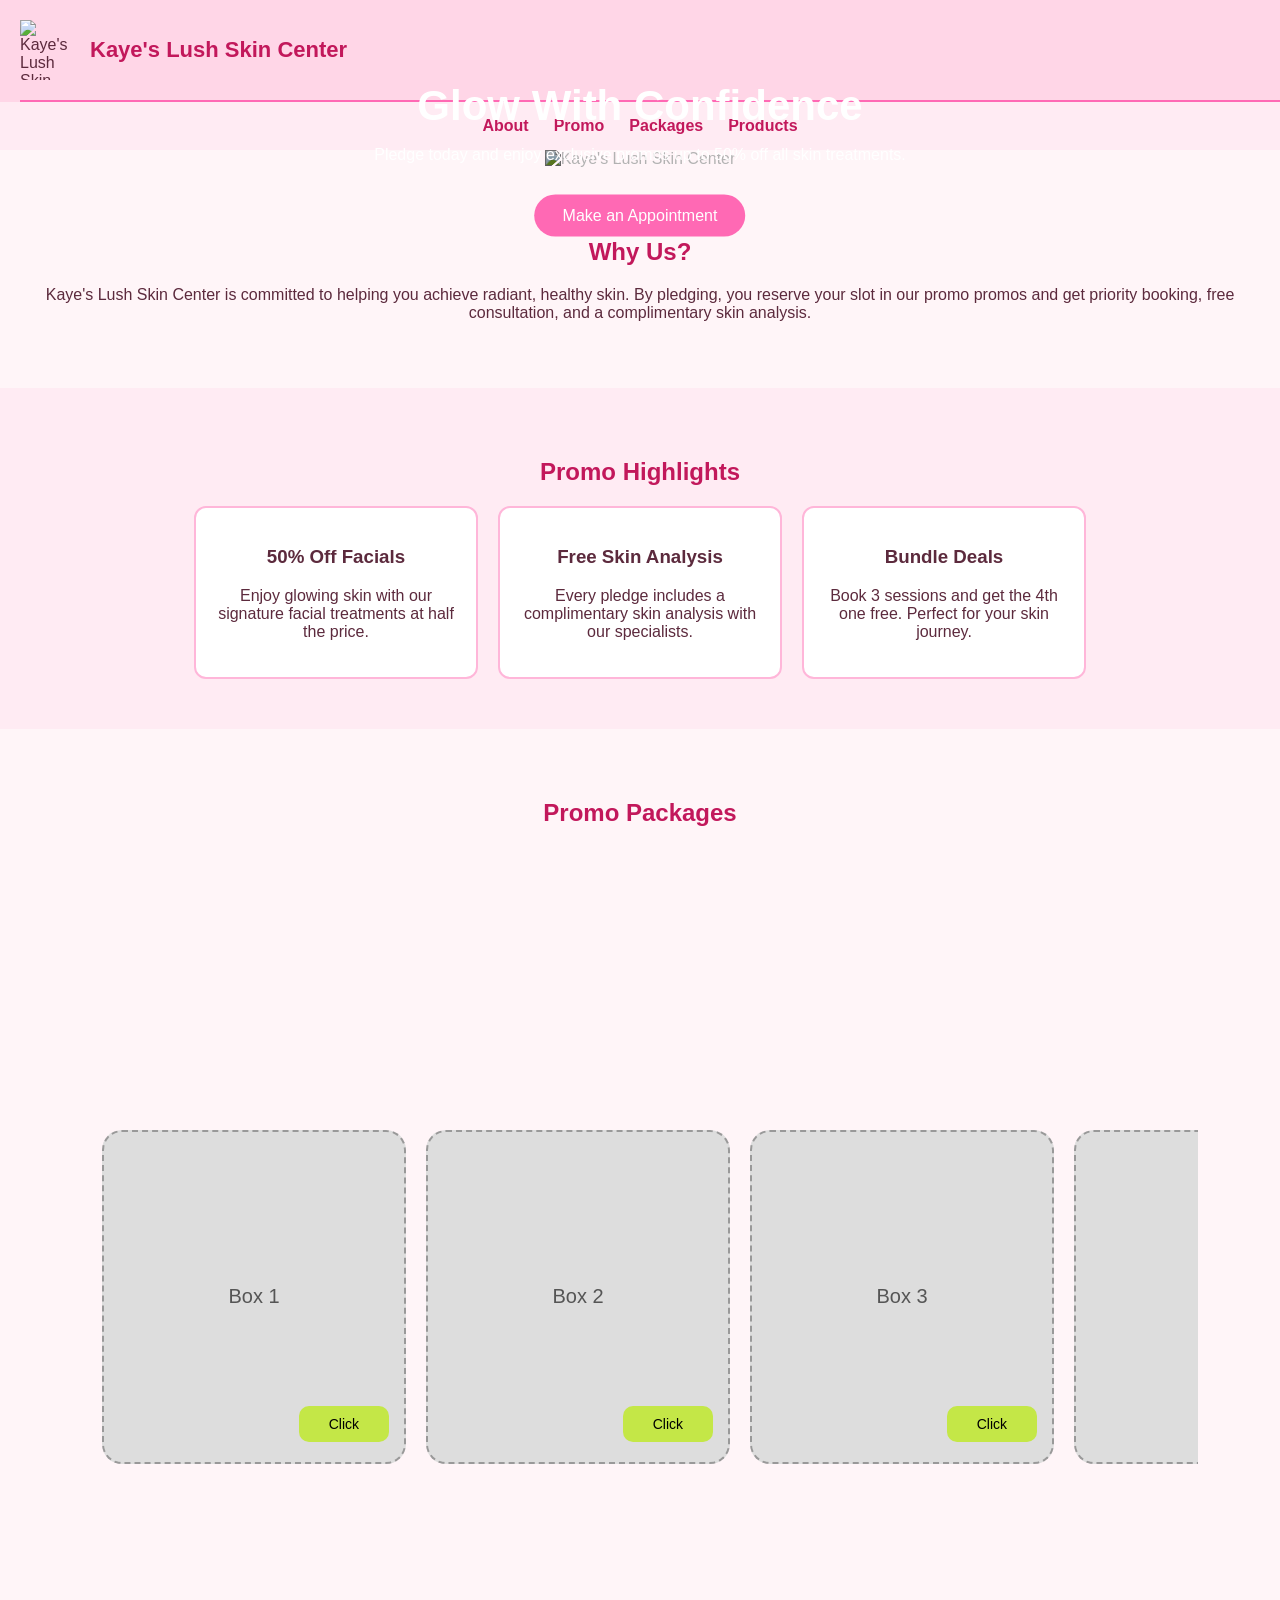
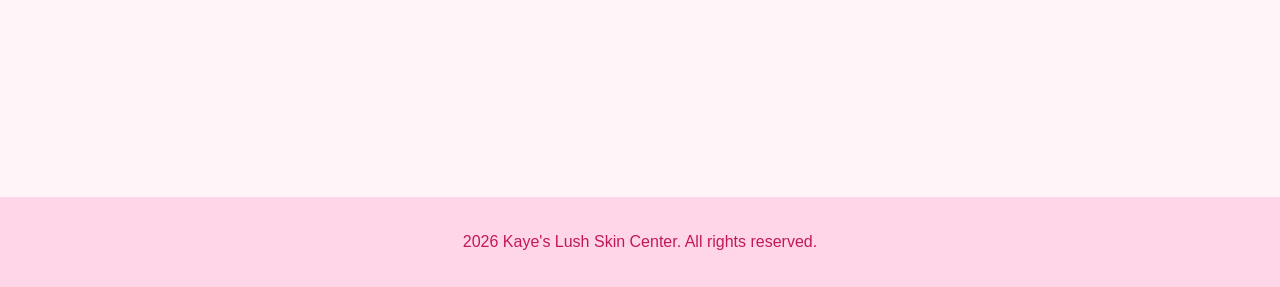
==== pledge.html @ 4e654e5b "Add files via upload" ====
<!DOCTYPE html>
<html lang="en">
<head>
    <meta charset="UTF-8">
    <meta name="viewport" content="width=device-width, initial-scale=1.0">
    <title>Kaye's Lush Skin Center</title>
    <link rel="stylesheet" href="pledge.css">
</head>
<body>
    <header class="header">
        <div class="brand-container">
            <img class="logo" src="assets/logo.png" alt="Kaye's Lush Skin Center logo">
            <p class="brand">Kaye's Lush Skin Center</p>
        </div>
        <div class="pink-line"></div>
    </header>

    <nav class="nav">
        <a href="#about">About</a>
        <a href="#promo">Promo</a>
        <a href="#packages">Packages</a>
        <a href="#products">Products</a>
    </nav>

    <section class="hero">
        <img class="hero-img" src="assets/bgphoto.jpg" alt="Kaye's Lush Skin Center">
        <div class="hero-text">
            <h1>Glow With Confidence</h1>
            <p>Pledge today and enjoy exclusive promos up to 50% off all skin treatments.</p>
            <a class="btn" href="#pledge">Make an Appointment</a>
        </div>
    </section>

    <section id="about" class="section">
        <h2>Why Us?</h2>
        <p>Kaye's Lush Skin Center is committed to helping you achieve radiant, healthy skin. By pledging, you reserve your slot in our promo promos and get priority booking, free consultation, and a complimentary skin analysis.</p>
    </section>

    <section id="promo" class="section alt">
        <h2>Promo Highlights</h2>
        <div class="cards">
            <div class="card">
                <h3>50% Off Facials</h3>
                <p>Enjoy glowing skin with our signature facial treatments at half the price.</p>
            </div>
            <div class="card">
                <h3>Free Skin Analysis</h3>
                <p>Every pledge includes a complimentary skin analysis with our specialists.</p>
            </div>
            <div class="card">
                <h3>Bundle Deals</h3>
                <p>Book 3 sessions and get the 4th one free. Perfect for your skin journey.</p>
            </div>
        </div>
    </section>

    <section id="packages" class="section">
        <h2>Promo Packages</h2>

        <div class="wrapper">
            <div class="scroll-container">
            <div class="image-box">Box 1 <a href="Eyelash.html"><button class="box-btn">Click</button></a></div>
            <div class="image-box">Box 2 <a href="Diode.html"><button class="box-btn">Click</button></a></div>
            <div class="image-box">Box 3 <a href="Semi permanent.html"><button class="box-btn">Click</button></a></div>
            <div class="image-box">Box 4 <a href="Waxing.html"><button class="box-btn">Click</button></a></div>
            <div class="image-box">Box 5 <a href="Nails.html"><button class="box-btn">Click</button></a></div>
            <div class="image-box">Box 6 <a href="Facial.html"><button class="box-btn">Click</button></a></div>
            <div class="image-box">Box 7 <button class="box-btn">Click</button></div>
            <div class="image-box">Box 8 <button class="box-btn">Click</button></div>
        </div>
        
    </section>

    <footer>
        <p>2026 Kaye's Lush Skin Center. All rights reserved.</p>
    </footer>
</body>
</html>
---- pledge.css ----
body {
    margin: 0;
    font-family: Arial, sans-serif;
    background-color: #fff5f8;
    color: #5c2a3d;
}

.header {
    width: 100%;
    padding: 15px 20px 0;
    background-color: #ffd6e7;
}

.brand-container {
    display: flex;
    align-items: center;
}

.logo {
    width: 60px;
    height: 60px;
    object-fit: contain;
}

.brand {
    margin-left: 10px;
    font-size: 22px;
    font-weight: bold;
    color: #c2185b;
}

.pink-line {
    width: 100%;
    height: 2px;
    background-color: #ff69b4;
    margin-top: 15px;
}

.nav {
    display: flex;
    justify-content: center;
    gap: 25px;
    padding: 15px;
    background-color: #ffebf3;
}

.nav a {
    text-decoration: none;
    color: #c2185b;
    font-weight: bold;
}

.hero {
    position: relative;
    text-align: center;
    color: #fff;
}

.hero-img {
    width: 100%;
    max-height: 450px;
    object-fit: cover;
    filter: brightness(0.7) hue-rotate(-20deg);
}

.hero-text {
    position: absolute;
    top: 50%;
    left: 50%;
    transform: translate(-50%, -50%);
}

.hero-text h1 {
    font-size: 42px;
    margin: 0 0 10px;
}

.btn {
    display: inline-block;
    margin-top: 15px;
    padding: 12px 28px;
    background-color: #ff69b4;
    color: #fff;
    text-decoration: none;
    border: none;
    border-radius: 25px;
    font-size: 16px;
    cursor: pointer;
}

.btn:hover {
    background-color: #c2185b;
}

.section {
    padding: 50px 20px;
    max-width: 1400px;
    margin: 0 auto;
    text-align: center;
}

.section.alt {
    background-color: #ffebf3;
    max-width: 100%;
}

h2 {
    color: #c2185b;
}

.cards {
    display: flex;
    gap: 20px;
    justify-content: center;
    flex-wrap: wrap;
}

.card {
    background-color: #fff;
    border: 2px solid #ffb6d9;
    border-radius: 12px;
    padding: 20px;
    width: 240px;
}

table {
    width: 80%;
    margin: 0 auto;
    border-collapse: collapse;
}

th, td {
    border: 1px solid #ffb6d9;
    padding: 12px;
}

th {
    background-color: #ff69b4;
    color: #fff;
}

tr:nth-child(even) {
    background-color: #ffebf3;
}

textarea {
    height: 80px;
    resize: vertical;
}

footer {
    text-align: center;
    padding: 20px;
    background-color: #ffd6e7;
    color: #c2185b;
}

.wrapper {
  display: flex;
  justify-content: center;   
  align-items: center;       
  height: 100vh;             
}


.scroll-container {
  display: flex;
  overflow-x: auto;          
  scroll-behavior: smooth;
  gap: 20px;                 
  padding: 20px;
  box-sizing: border-box;
  max-width: 90%;            
}


.image-box {
  flex: 0 0 auto;
  width: 300px;
  height: 330px;
  background-color: #ddd;
  border: 2px dashed #999;
  display: flex;
  border-radius: 20px 20px 20px 20px;
  justify-content: center;
  align-items: center;
  font-size: 20px;
  color: #555;
  position: relative;        
}


.box-btn {
  position: absolute;
  bottom: 20px;              
  right: 15px;               
  padding: 10px 30px;
  font-size: 14px;
  background-color: #c4e747;
  border: none;
  border-radius: 10px;
  cursor: pointer;
  transition: background-color 0.3s ease;
}

.box-btn:hover {
  background-color: #a8d63a;
}
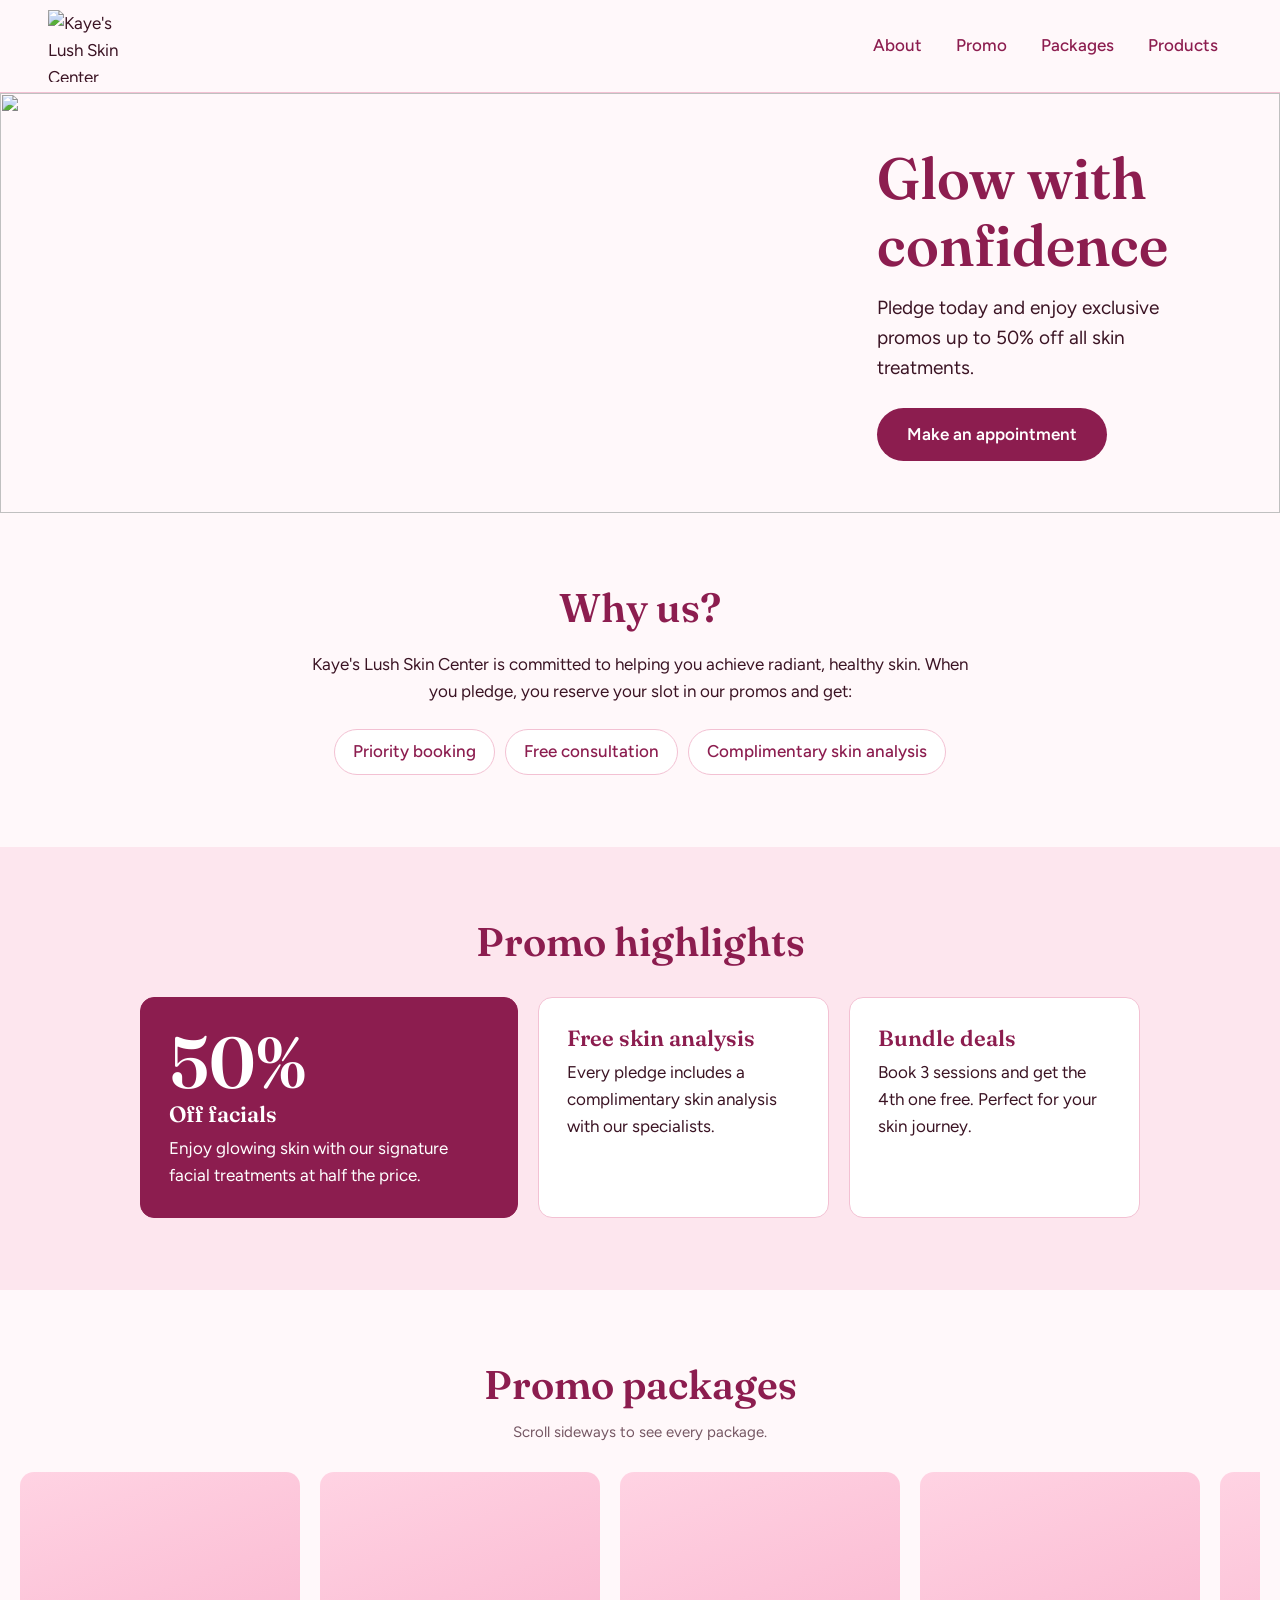
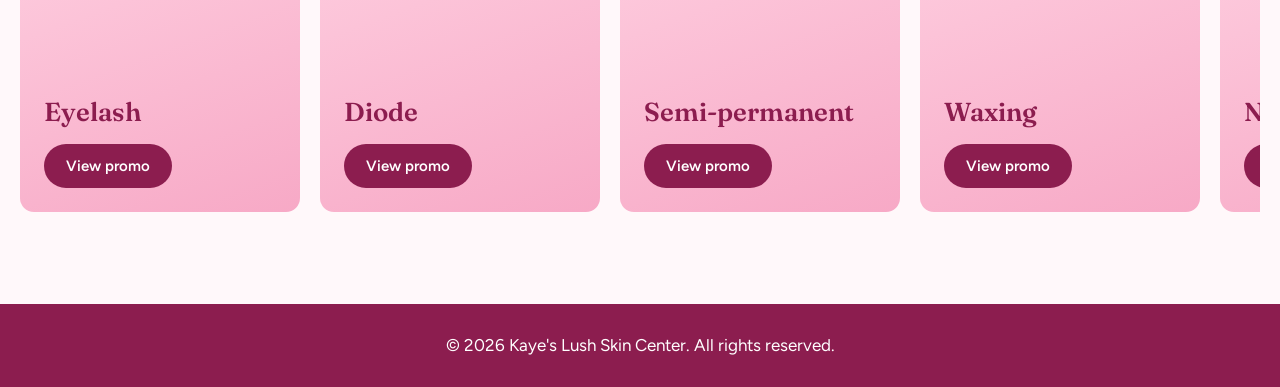
==== commit e0fc79b2: "Add files via upload" ====
--- a/pledge.html
+++ b/pledge.html
@@ -4,75 +4,83 @@
     <meta charset="UTF-8">
     <meta name="viewport" content="width=device-width, initial-scale=1.0">
     <title>Kaye's Lush Skin Center</title>
+    <link rel="preconnect" href="https://fonts.googleapis.com">
+    <link rel="preconnect" href="https://fonts.gstatic.com" crossorigin>
+    <link href="https://fonts.googleapis.com/css2?family=Fraunces:opsz,wght@9..144,500;9..144,600&family=Figtree:wght@400;500;600&display=swap" rel="stylesheet">
     <link rel="stylesheet" href="pledge.css">
 </head>
 <body>
     <header class="header">
         <div class="brand-container">
-            <img class="logo" src="assets/logo.png" alt="Kaye's Lush Skin Center logo">
-            <p class="brand">Kaye's Lush Skin Center</p>
+            <img class="logo" src="imgs/logo.png" alt="Kaye's Lush Skin Center logo">
         </div>
-        <div class="pink-line"></div>
+        <nav class="nav" aria-label="Main">
+            <a href="#about">About</a>
+            <a href="#promo">Promo</a>
+            <a href="#packages">Packages</a>
+            <a href="#products">Products</a>
+        </nav>
     </header>
 
-    <nav class="nav">
-        <a href="#about">About</a>
-        <a href="#promo">Promo</a>
-        <a href="#packages">Packages</a>
-        <a href="#products">Products</a>
-    </nav>
+    <main>
+        <section class="hero">
+            <img class="hero-img" src="imgs/bgphoto.jpg" alt="">
+            <div class="hero-text">
+                <h1>Glow with confidence</h1>
+                <p>Pledge today and enjoy exclusive promos up to 50% off all skin treatments.</p>
+                <a class="btn" href="#packages">Make an appointment</a>
+            </div>
+        </section>
 
-    <section class="hero">
-        <img class="hero-img" src="assets/bgphoto.jpg" alt="Kaye's Lush Skin Center">
-        <div class="hero-text">
-            <h1>Glow With Confidence</h1>
-            <p>Pledge today and enjoy exclusive promos up to 50% off all skin treatments.</p>
-            <a class="btn" href="#pledge">Make an Appointment</a>
-        </div>
-    </section>
+        <section id="about" class="section about">
+            <div class="about-text">
+                <h2>Why us?</h2>
+                <p class="lead">Kaye's Lush Skin Center is committed to helping you achieve radiant, healthy skin. When you pledge, you reserve your slot in our promos and get:</p>
+                <ul class="perks">
+                    <li>Priority booking</li>
+                    <li>Free consultation</li>
+                    <li>Complimentary skin analysis</li>
+                </ul>
+            </div>
+        </section>
 
-    <section id="about" class="section">
-        <h2>Why Us?</h2>
-        <p>Kaye's Lush Skin Center is committed to helping you achieve radiant, healthy skin. By pledging, you reserve your slot in our promo promos and get priority booking, free consultation, and a complimentary skin analysis.</p>
-    </section>
+        <section id="promo" class="section alt">
+            <h2>Promo highlights</h2>
+            <div class="cards">
+                <div class="card card-feature">
+                    <p class="card-big">50%</p>
+                    <h3>Off facials</h3>
+                    <p>Enjoy glowing skin with our signature facial treatments at half the price.</p>
+                </div>
+                <div class="card">
+                    <h3>Free skin analysis</h3>
+                    <p>Every pledge includes a complimentary skin analysis with our specialists.</p>
+                </div>
+                <div class="card">
+                    <h3>Bundle deals</h3>
+                    <p>Book 3 sessions and get the 4th one free. Perfect for your skin journey.</p>
+                </div>
+            </div>
+        </section>
 
-    <section id="promo" class="section alt">
-        <h2>Promo Highlights</h2>
-        <div class="cards">
-            <div class="card">
-                <h3>50% Off Facials</h3>
-                <p>Enjoy glowing skin with our signature facial treatments at half the price.</p>
+        <section id="packages" class="section wide">
+            <h2>Promo packages</h2>
+            <p class="hint">Scroll sideways to see every package.</p>
+            <div class="scroll-container" tabindex="0" aria-label="Promo packages">
+                <article class="image-box"><h3>Eyelash</h3><a class="box-btn" href="Eyelash.html">View promo</a></article>
+                <article class="image-box"><h3>Diode</h3><a class="box-btn" href="Diode.html">View promo</a></article>
+                <article class="image-box"><h3>Semi-permanent</h3><a class="box-btn" href="Semi permanent.html">View promo</a></article>
+                <article class="image-box"><h3>Waxing</h3><a class="box-btn" href="Waxing.html">View promo</a></article>
+                <article class="image-box"><h3>Nails</h3><a class="box-btn" href="Nails.html">View promo</a></article>
+                <article class="image-box"><h3>Facial</h3><a class="box-btn" href="Facial.html">View promo</a></article>
+                <article class="image-box soon"><h3>Package 7</h3><span class="box-btn">Coming soon</span></article>
+                <article class="image-box soon"><h3>Package 8</h3><span class="box-btn">Coming soon</span></article>
             </div>
-            <div class="card">
-                <h3>Free Skin Analysis</h3>
-                <p>Every pledge includes a complimentary skin analysis with our specialists.</p>
-            </div>
-            <div class="card">
-                <h3>Bundle Deals</h3>
-                <p>Book 3 sessions and get the 4th one free. Perfect for your skin journey.</p>
-            </div>
-        </div>
-    </section>
-
-    <section id="packages" class="section">
-        <h2>Promo Packages</h2>
-
-        <div class="wrapper">
-            <div class="scroll-container">
-            <div class="image-box">Box 1 <a href="Eyelash.html"><button class="box-btn">Click</button></a></div>
-            <div class="image-box">Box 2 <a href="Diode.html"><button class="box-btn">Click</button></a></div>
-            <div class="image-box">Box 3 <a href="Semi permanent.html"><button class="box-btn">Click</button></a></div>
-            <div class="image-box">Box 4 <a href="Waxing.html"><button class="box-btn">Click</button></a></div>
-            <div class="image-box">Box 5 <a href="Nails.html"><button class="box-btn">Click</button></a></div>
-            <div class="image-box">Box 6 <a href="Facial.html"><button class="box-btn">Click</button></a></div>
-            <div class="image-box">Box 7 <button class="box-btn">Click</button></div>
-            <div class="image-box">Box 8 <button class="box-btn">Click</button></div>
-        </div>
-        
-    </section>
+        </section>
+    </main>
 
     <footer>
-        <p>2026 Kaye's Lush Skin Center. All rights reserved.</p>
+        <p>&copy; 2026 Kaye's Lush Skin Center. All rights reserved.</p>
     </footer>
 </body>
 </html>
--- a/pledge.css
+++ b/pledge.css
@@ -1,208 +1,235 @@
+:root {
+    --berry: #8c1d4f;
+    --rose: #d6457f;
+    --rose-dark: #a8285e;
+    --blush: #fde6ee;
+    --petal: #fff8fa;
+    --line: #f3c1d3;
+    --ink: #3b1424;
+    --radius: 14px;
+}
+
+* { box-sizing: border-box; }
+html { scroll-behavior: smooth; scroll-padding-top: 80px; }
+
 body {
     margin: 0;
-    font-family: Arial, sans-serif;
-    background-color: #fff5f8;
-    color: #5c2a3d;
-}
-
+    font-family: "Figtree", system-ui, sans-serif;
+    font-size: 17px;
+    line-height: 1.6;
+    background-color: var(--petal);
+    color: var(--ink);
+}
+
+h1, h2, h3 {
+    font-family: "Fraunces", Georgia, serif;
+    font-weight: 600;
+    line-height: 1.15;
+}
+
+a:focus-visible, .scroll-container:focus-visible {
+    outline: 3px solid var(--rose);
+    outline-offset: 3px;
+}
+
+/* Header + nav */
 .header {
-    width: 100%;
-    padding: 15px 20px 0;
-    background-color: #ffd6e7;
-}
-
-.brand-container {
+    position: sticky;
+    top: 0;
+    z-index: 10;
     display: flex;
     align-items: center;
-}
-
-.logo {
-    width: 60px;
-    height: 60px;
-    object-fit: contain;
-}
-
-.brand {
-    margin-left: 10px;
-    font-size: 22px;
-    font-weight: bold;
-    color: #c2185b;
-}
-
-.pink-line {
-    width: 100%;
-    height: 2px;
-    background-color: #ff69b4;
-    margin-top: 15px;
-}
-
-.nav {
-    display: flex;
-    justify-content: center;
-    gap: 25px;
-    padding: 15px;
-    background-color: #ffebf3;
-}
-
+    justify-content: space-between;
+    flex-wrap: wrap;
+    gap: 8px 24px;
+    padding: 10px clamp(16px, 4vw, 48px);
+    background-color: rgba(255, 248, 250, 0.94);
+    backdrop-filter: blur(8px);
+    border-bottom: 1px solid var(--line);
+}
+
+.brand-container { display: flex; align-items: center; gap: 12px; }
+.logo { width: 72px; height: 72px; object-fit: contain; }
+
+.nav { display: flex; gap: 6px; }
 .nav a {
+    padding: 8px 14px;
+    border-radius: 999px;
     text-decoration: none;
-    color: #c2185b;
-    font-weight: bold;
-}
-
+    color: var(--berry);
+    font-weight: 500;
+    transition: background-color 0.2s;
+}
+.nav a:hover { background-color: var(--blush); }
+
+/* Hero */
 .hero {
     position: relative;
-    text-align: center;
-    color: #fff;
-}
-
+    display: flex;
+    align-items: center;
+    justify-content: flex-end;
+    min-height: 420px;
+    background-color: var(--petal);
+    color: var(--ink);
+    overflow: hidden;
+}
 .hero-img {
+    position: absolute;
+    inset: 0;
     width: 100%;
-    max-height: 450px;
+    height: 100%;
     object-fit: cover;
-    filter: brightness(0.7) hue-rotate(-20deg);
-}
-
+    object-position: left center;
+}
 .hero-text {
-    position: absolute;
-    top: 50%;
-    left: 50%;
-    transform: translate(-50%, -50%);
-}
-
-.hero-text h1 {
-    font-size: 42px;
-    margin: 0 0 10px;
-}
+    position: relative;
+    z-index: 1;
+    max-width: 480px;
+    padding: 48px clamp(20px, 6vw, 80px);
+}
+.hero-text h1 { font-size: clamp(36px, 5vw, 58px); margin: 0 0 14px; color: var(--berry); }
+.hero-text p { font-size: 19px; margin: 0; }
 
 .btn {
     display: inline-block;
-    margin-top: 15px;
-    padding: 12px 28px;
-    background-color: #ff69b4;
+    margin-top: 24px;
+    padding: 13px 30px;
+    background-color: var(--berry);
     color: #fff;
+    font-weight: 600;
     text-decoration: none;
-    border: none;
-    border-radius: 25px;
-    font-size: 16px;
-    cursor: pointer;
-}
-
-.btn:hover {
-    background-color: #c2185b;
-}
-
+    border-radius: 999px;
+    transition: background-color 0.2s;
+}
+.btn:hover { background-color: var(--rose-dark); }
+
+/* Sections */
 .section {
-    padding: 50px 20px;
-    max-width: 1400px;
+    max-width: 960px;
     margin: 0 auto;
+    padding: 72px 20px;
     text-align: center;
 }
-
-.section.alt {
-    background-color: #ffebf3;
-    max-width: 100%;
-}
-
-h2 {
-    color: #c2185b;
-}
-
+.section.wide { max-width: 1400px; }
+.section.alt { max-width: none; background-color: var(--blush); }
+
+h2 { margin: 0 0 20px; font-size: clamp(28px, 4vw, 40px); color: var(--berry); }
+.lead { max-width: 62ch; margin: 0 auto 24px; }
+
+.perks { justify-content: flex-start; }
+
+.perks {
+    display: flex;
+    flex-wrap: wrap;
+    justify-content: center;
+    gap: 10px;
+    margin: 0;
+    padding: 0;
+    list-style: none;
+}
+.perks li {
+    padding: 8px 18px;
+    border: 1px solid var(--line);
+    border-radius: 999px;
+    background: #fff;
+    color: var(--berry);
+    font-weight: 500;
+}
+
+/* Promo cards */
 .cards {
-    display: flex;
+    display: grid;
+    grid-template-columns: 1.3fr 1fr 1fr;
     gap: 20px;
-    justify-content: center;
-    flex-wrap: wrap;
-}
-
+    max-width: 1000px;
+    margin: 32px auto 0;
+    text-align: left;
+}
 .card {
+    padding: 28px;
     background-color: #fff;
-    border: 2px solid #ffb6d9;
-    border-radius: 12px;
+    border: 1px solid var(--line);
+    border-radius: var(--radius);
+}
+.card h3 { margin: 0 0 8px; font-size: 22px; color: var(--berry); }
+.card p { margin: 0; }
+.card-feature { background-color: var(--berry); border-color: var(--berry); color: #fff; }
+.card-feature h3 { color: #fff; }
+.card-big {
+    margin-bottom: 4px !important;
+    font-family: "Fraunces", Georgia, serif;
+    font-size: 72px;
+    font-weight: 600;
+    line-height: 1;
+}
+
+/* Packages */
+.hint { margin: -8px 0 8px; font-size: 15px; opacity: 0.7; }
+
+.scroll-container {
+    display: flex;
+    gap: 20px;
     padding: 20px;
-    width: 240px;
-}
-
-table {
-    width: 80%;
-    margin: 0 auto;
-    border-collapse: collapse;
-}
-
-th, td {
-    border: 1px solid #ffb6d9;
-    padding: 12px;
-}
-
-th {
-    background-color: #ff69b4;
+    overflow-x: auto;
+    scroll-snap-type: x proximity;
+    scrollbar-color: var(--rose) var(--blush);
+}
+
+.image-box {
+    flex: 0 0 auto;
+    position: relative;
+    display: flex;
+    flex-direction: column;
+    justify-content: flex-end;
+    width: 280px;
+    height: 340px;
+    padding: 24px;
+    text-align: left;
+    background: linear-gradient(160deg, #ffd3e3 0%, #f7a9c6 100%);
+    border-radius: var(--radius);
+    scroll-snap-align: start;
+    transition: transform 0.2s;
+}
+.image-box:hover { transform: translateY(-4px); }
+.image-box h3 { margin: 0 0 16px; font-size: 26px; color: var(--berry); }
+
+.box-btn {
+    align-self: flex-start;
+    padding: 10px 22px;
+    background-color: var(--berry);
     color: #fff;
-}
-
-tr:nth-child(even) {
-    background-color: #ffebf3;
-}
-
-textarea {
-    height: 80px;
-    resize: vertical;
-}
+    font-size: 15px;
+    font-weight: 600;
+    text-decoration: none;
+    border-radius: 999px;
+    transition: background-color 0.2s;
+}
+a.box-btn:hover { background-color: var(--rose-dark); }
+
+.image-box.soon { background: var(--blush); border: 2px dashed var(--line); }
+.image-box.soon:hover { transform: none; }
+.image-box.soon .box-btn { background: transparent; color: var(--berry); padding-left: 0; }
 
 footer {
+    padding: 28px 20px;
     text-align: center;
-    padding: 20px;
-    background-color: #ffd6e7;
-    color: #c2185b;
-}
-
-.wrapper {
-  display: flex;
-  justify-content: center;   
-  align-items: center;       
-  height: 100vh;             
-}
-
-
-.scroll-container {
-  display: flex;
-  overflow-x: auto;          
-  scroll-behavior: smooth;
-  gap: 20px;                 
-  padding: 20px;
-  box-sizing: border-box;
-  max-width: 90%;            
-}
-
-
-.image-box {
-  flex: 0 0 auto;
-  width: 300px;
-  height: 330px;
-  background-color: #ddd;
-  border: 2px dashed #999;
-  display: flex;
-  border-radius: 20px 20px 20px 20px;
-  justify-content: center;
-  align-items: center;
-  font-size: 20px;
-  color: #555;
-  position: relative;        
-}
-
-
-.box-btn {
-  position: absolute;
-  bottom: 20px;              
-  right: 15px;               
-  padding: 10px 30px;
-  font-size: 14px;
-  background-color: #c4e747;
-  border: none;
-  border-radius: 10px;
-  cursor: pointer;
-  transition: background-color 0.3s ease;
-}
-
-.box-btn:hover {
-  background-color: #a8d63a;
-}
+    background-color: var(--berry);
+    color: #fff;
+}
+footer p { margin: 0; }
+
+/* Mobile */
+@media (max-width: 760px) {
+    .cards { grid-template-columns: 1fr; }
+    .header { justify-content: center; }
+    .hero { flex-direction: column; justify-content: flex-start; align-items: stretch; min-height: 0; }
+    .hero-img { position: static; height: 240px; }
+    .hero-text { max-width: none; padding: 28px 20px 40px; }
+    .section { padding: 52px 16px; }
+    .image-box { width: 240px; height: 300px; }
+}
+
+@media (prefers-reduced-motion: reduce) {
+    html { scroll-behavior: auto; }
+    * { transition: none !important; }
+}
